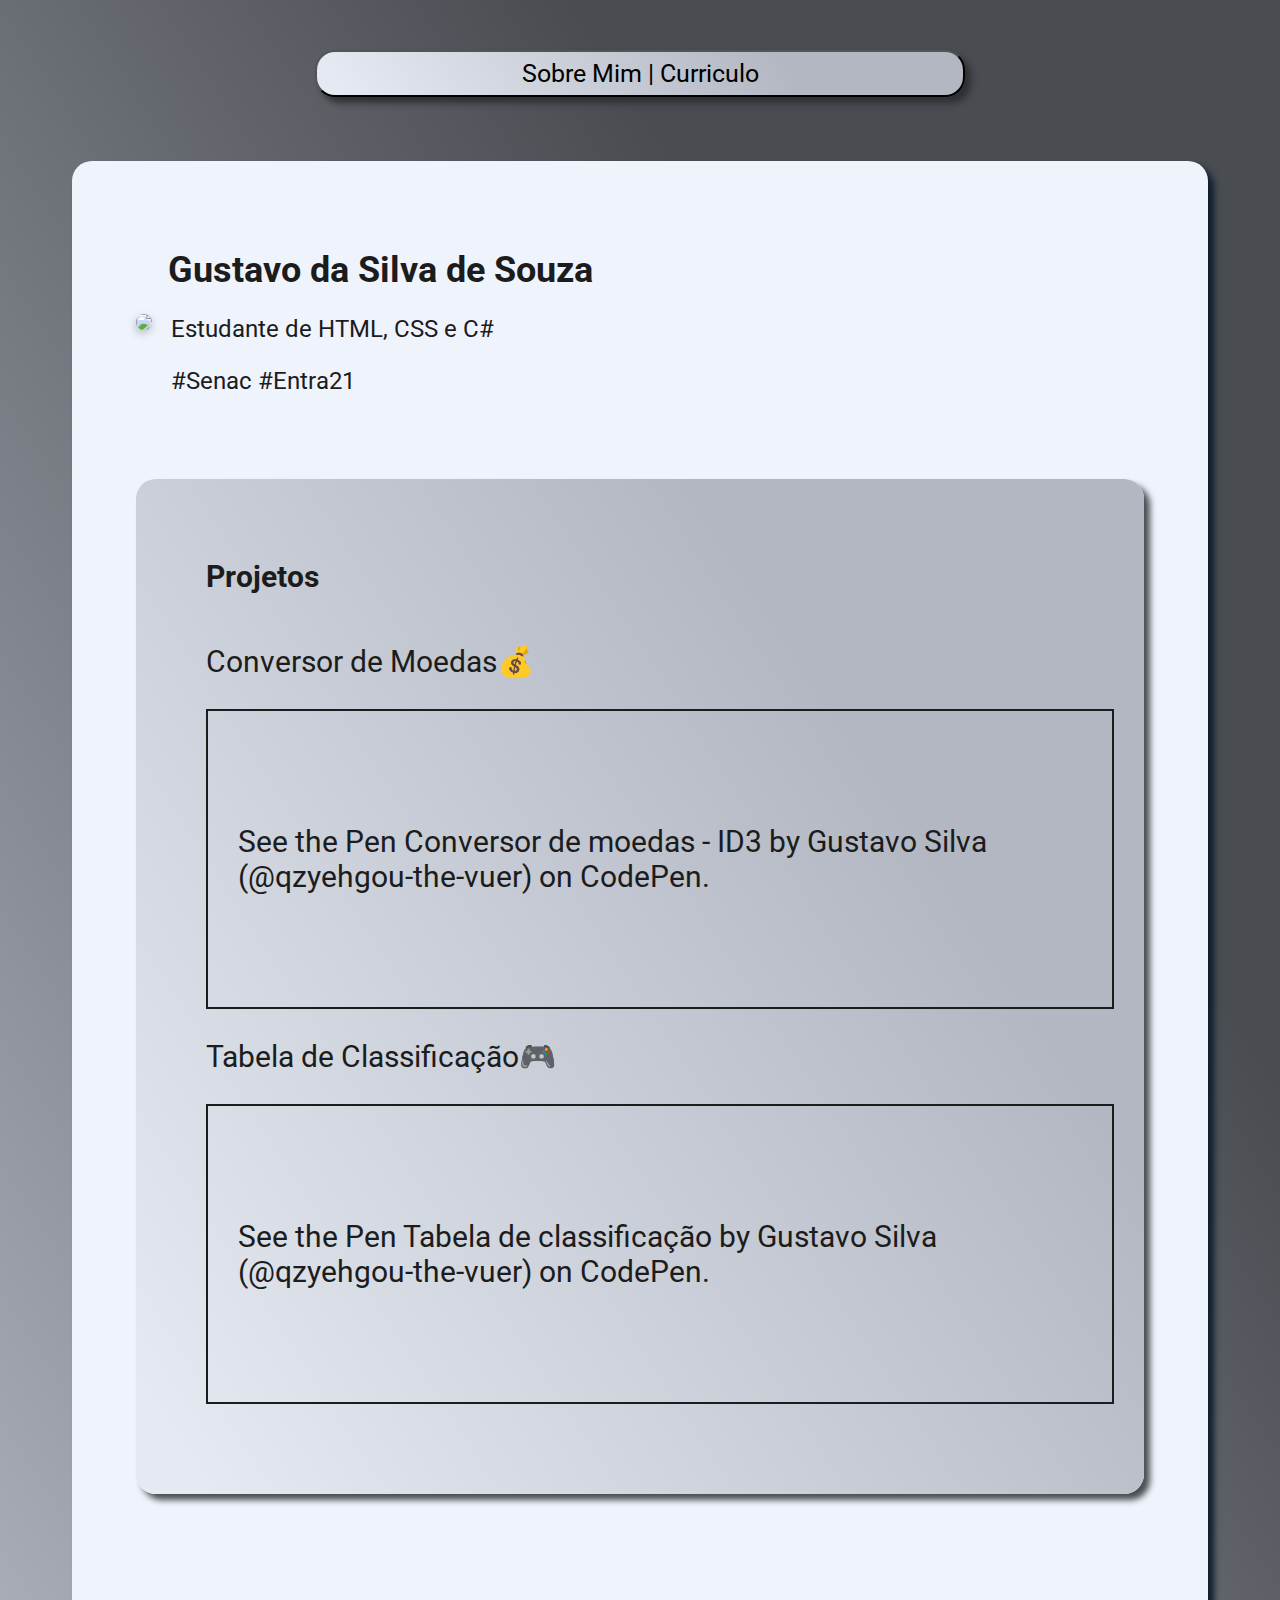
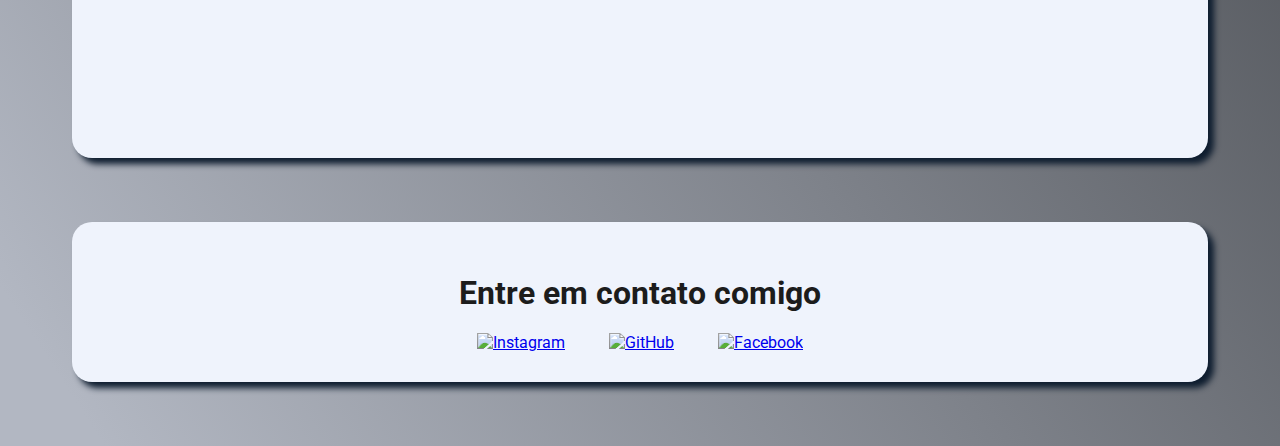
==== index.html @ c35a4632 "inicio do projeto" ====
<!DOCTYPE html>
<html lang="en">
<head>
    <meta charset="UTF-8">
    <meta http-equiv="X-UA-Compatible" content="IE=edge">
    <meta name="viewport" content="width=device-width, initial-scale=1.0">
    <title>Document</title>
    <link rel="stylesheet" href="/css/style.css">
</head>
<body>

<div class="containerNav">
    <nav class="nav">
        <a class="navA" href="sobreMim.html">Sobre Mim </a> |
        <a class="navA" href="index.html"> Curriculo</a> 
    </nav>    
</div>


  <div class="container">
  <header class="perfil">
  <img class="fotoPerfil" src="https://xesque.rocketseat.dev/users/avatar/profile-8c11fe24-db29-452b-8ee8-436ec8c1def0-1644887005265.jpg"/>
<div class="titulo">
  <h1>Gustavo da Silva de Souza</h1>
  <h3>Estudante de HTML, CSS e C#</h3>
  <h3>#Senac #Entra21</h3>
</div>
  </header>
    
  <main class="projetos">
    <ul class=titulo-projetos>Projetos<ul>
      <li>
        <p>Conversor de Moedas💰</p>
        <p class="codepen" data-height="300" data-default-tab="html,result" data-slug-hash="rNYgmPx" data-user="qzyehgou-the-vuer" style="height: 300px; box-sizing: border-box; display: flex; align-items: center; justify-content: center; border: 2px solid; margin: 1em 0; padding: 1em;">
  <span>See the Pen <a href="https://codepen.io/qzyehgou-the-vuer/pen/rNYgmPx">
  Conversor de moedas - ID3</a> by Gustavo Silva (<a href="https://codepen.io/qzyehgou-the-vuer">@qzyehgou-the-vuer</a>)
  on <a href="https://codepen.io">CodePen</a>.</span>
</p>
<script async src="https://cpwebassets.codepen.io/assets/embed/ei.js"></script>
        </li>
      <li>
        <p>Tabela de Classificação🎮</p>
        <p class="codepen" data-height="300" data-default-tab="html,result" data-slug-hash="mdpypNQ" data-user="qzyehgou-the-vuer" style="height: 300px; box-sizing: border-box; display: flex; align-items: center; justify-content: center; border: 2px solid; margin: 1em 0; padding: 1em;">
  <span>See the Pen <a href="https://codepen.io/qzyehgou-the-vuer/pen/mdpypNQ">
  Tabela de classificação</a> by Gustavo Silva (<a href="https://codepen.io/qzyehgou-the-vuer">@qzyehgou-the-vuer</a>)
  on <a href="https://codepen.io">CodePen</a>.</span>
</p>
<script async src="https://cpwebassets.codepen.io/assets/embed/ei.js"></script> 
        </li>
  </main>
  </div>

  <footer>
    <div class="redesSociais"><h1 class="98212">Entre em contato comigo</h1></div>
    <a class="imgRede" href="https://www.instagram.com/whoisgreaf/">
    <img src="https://cdn-icons-png.flaticon.com/512/87/87390.png" alt="Instagram"
    title="Instagram" 
    width="50px"></a> 
    <a class="imgRede" href="https://github.com/gusssouza">
    <img src="https://cdn-icons-png.flaticon.com/512/25/25231.png" alt="GitHub"
    title="GitHub"
    width="50px"></a>
    </a> <a class="imgRede" href="https://www.facebook.com/profile.php?id=100004181680624">
    <img src="https://cdn-icons-png.flaticon.com/512/20/20673.png" alt="Facebook"
    title="Facebook"
    width="50px"></a>

    </footer>
</body>
  
</body>
</html>
---- css/style.css ----
@import url('https://fonts.googleapis.com/css2?family=Roboto:wght@400;700&display=swap');

body {
background: linear-gradient(236.85deg, #494C51 27.26%, #B2B7C2 96.03%);
font-family: 'Roboto', sans-serif;
}


  .containerNav {
  display: flex;
  justify-content: center;
  margin-top: 50px;
}

  .nav {
  background: linear-gradient(236.85deg, #B2B7C2 27.26%, #E5E9F1   96.03%);
  text-align: center;
  font-size: 25px;
  padding: 7px;
  border: 2px outset black; 
  width: 50%;  
  border-radius: 20px; 
  box-shadow: 6px 6px 6px #2e3033;

}
  .navA {
  text-decoration: none;
  color: black;
}

 .container {
  background: #EFF3FC;
  color: #1C1C1C;
  margin: 64px;
  border-radius: 20px;
  box-shadow: 6px 6px 6px #0E1D2F;
  padding: 64px;
}

.perfil {
  display: flex;
  align-items: center;
}

.fotoPerfil {
  border-radius: 460px;
  max-height:160px;
  max-width:160px;
  filter: drop-shadow(0px 4px 4px rgba(0, 0, 0, 0.25));
}

.titulo {
  margin-left: 16px;
}

.titulo h1 {
  font-weight: 700;
  font-size: 36px;
  }

.titulo h3 {
  font-weight: 400;
  font-size: 24px;
  margin-left: 3px;
  }


.projetos {
background: linear-gradient(236.85deg, #B2B7C2 27.26%, #E5E9F1   96.03%);
font-family: 'Roboto', sans-serif;
display: flex;
flex-direction: column;
margin-top:60px;
margin-bottom:200px;
border-radius: 20px;
box-shadow: 6px 6px 6px #494C51;
padding:30px;
}

ul {
  margin-top: 50px;
  font-weight: 700;
  font-size: 30px;
}

li {
  list-style: none;
  font-weight: 400;
  margin-bottom:20px;
  color: #1C1C1C;
  margin-left: -40px;

  }

li a {
  color: #1C1C1C;
  text-decoration: none;
}

.redesSocais{
  display: flex;
  text-align: center;
  font-size: 300px;
  font-family: 'Roboto', sans-serif;

}

.imgRede{
  margin-left: 20px;
  margin-right: 20px;
}

footer {
  text-align: center;
  background: #EFF3FC;
  color: #1C1C1C;
  margin: 64px;
  border-radius: 20px;
  box-shadow: 6px 6px 6px #0E1D2F;
  padding: 30px;
}
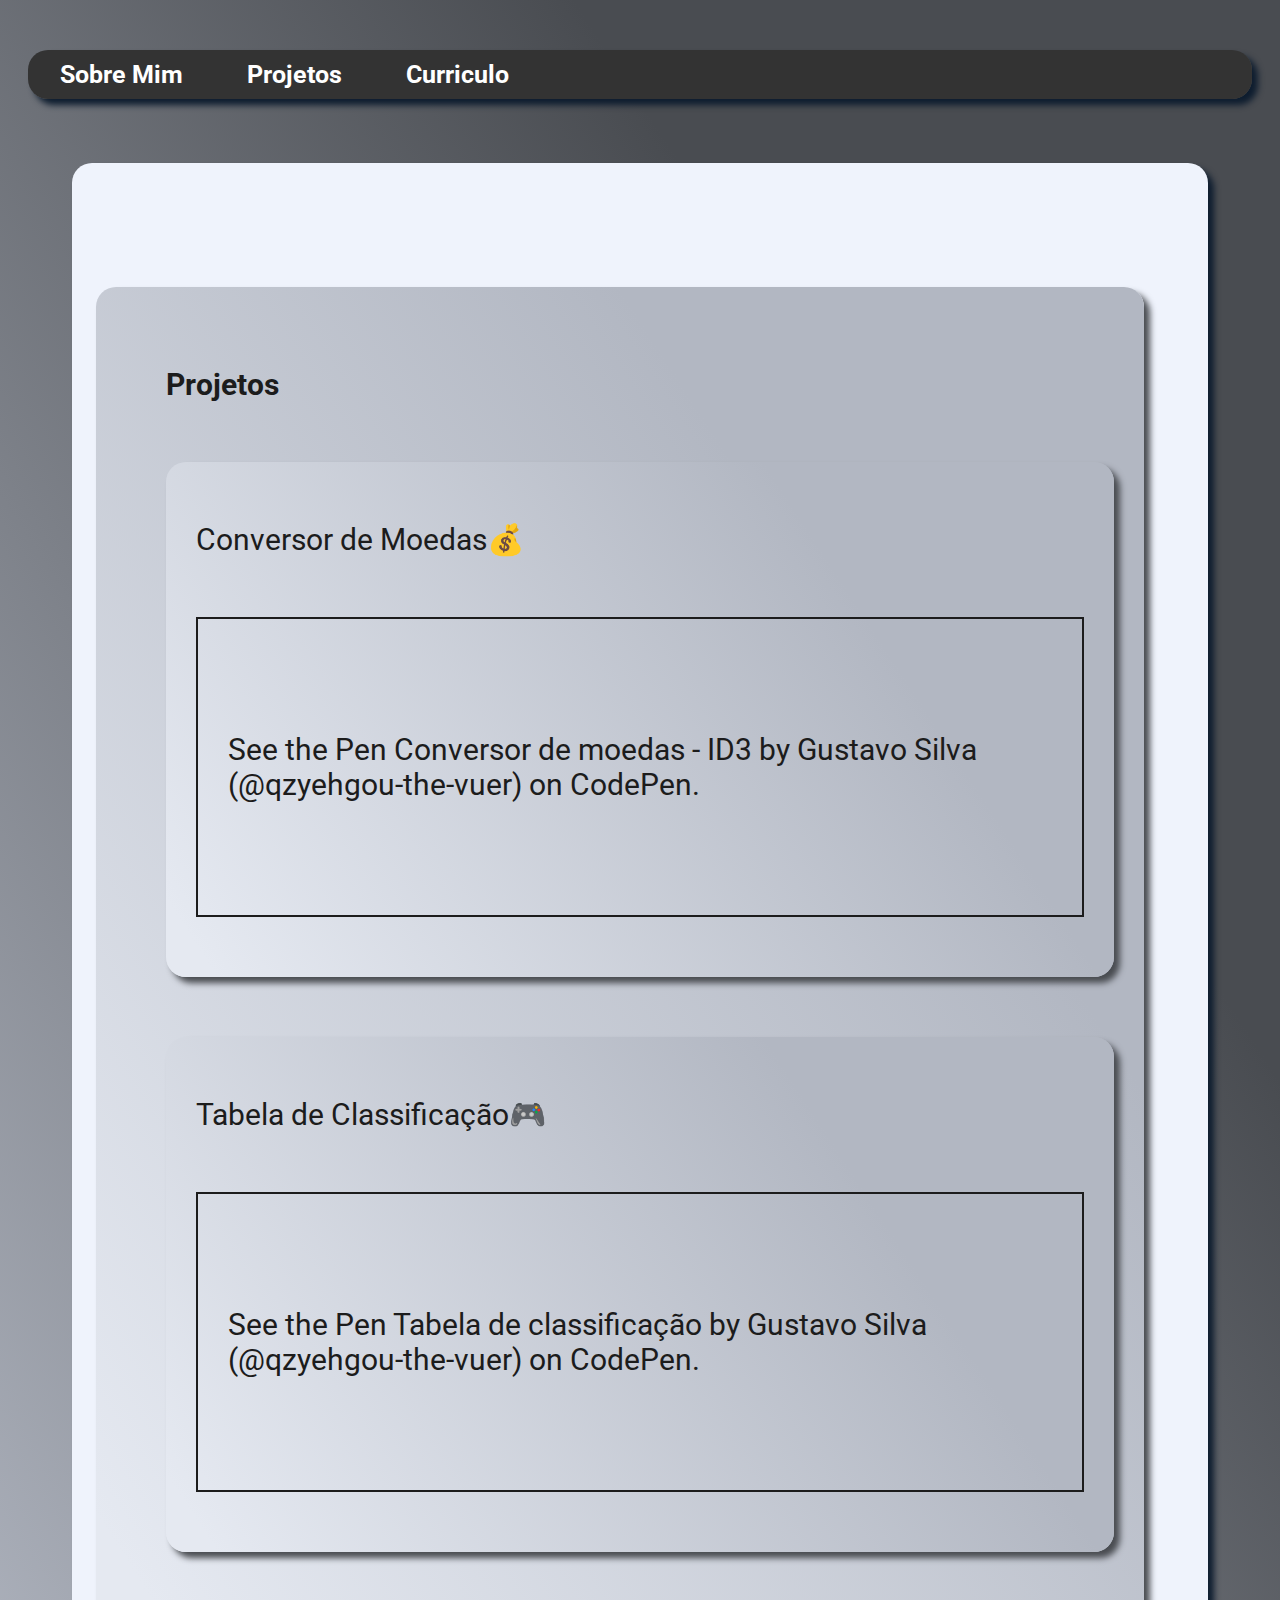
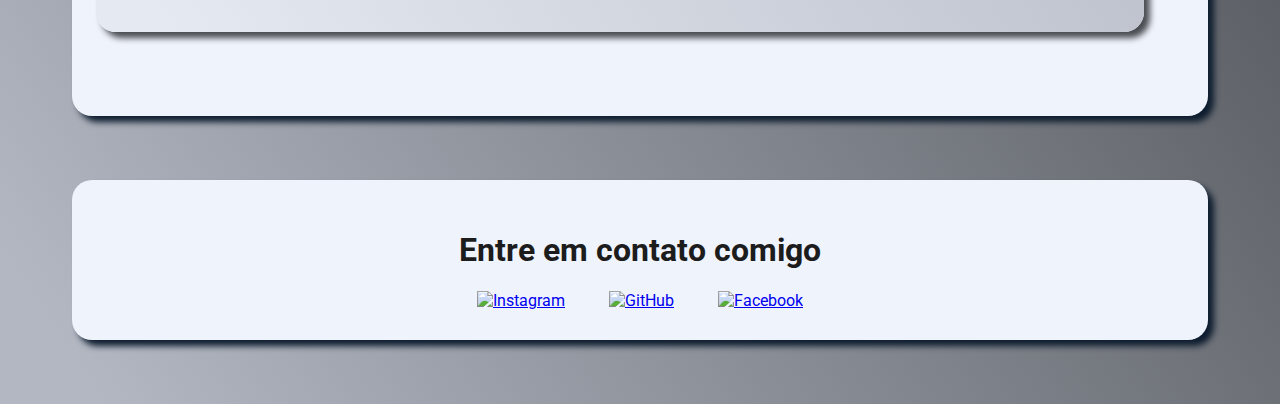
==== commit 09546ca6: "nav modificado" ====
--- a/index.html
+++ b/index.html
@@ -4,32 +4,24 @@
     <meta charset="UTF-8">
     <meta http-equiv="X-UA-Compatible" content="IE=edge">
     <meta name="viewport" content="width=device-width, initial-scale=1.0">
-    <title>Document</title>
+    <title>Projetos</title>
     <link rel="stylesheet" href="/css/style.css">
 </head>
 <body>
 
-<div class="containerNav">
-    <nav class="nav">
-        <a class="navA" href="sobreMim.html">Sobre Mim </a> |
-        <a class="navA" href="index.html"> Curriculo</a> 
-    </nav>    
+<div class=nav>
+<ul class="ul">
+    <li class="lista"><a class="navA" href="sobreMim.html">Sobre Mim</a></li>
+    <li class="lista"><a class="navA" href="index.html">Projetos</a></li>
+    <li class="lista"><a class="navA" href="Curriculo.html">Curriculo</a></li>
+</ul> 
 </div>
 
 
   <div class="container">
-  <header class="perfil">
-  <img class="fotoPerfil" src="https://xesque.rocketseat.dev/users/avatar/profile-8c11fe24-db29-452b-8ee8-436ec8c1def0-1644887005265.jpg"/>
-<div class="titulo">
-  <h1>Gustavo da Silva de Souza</h1>
-  <h3>Estudante de HTML, CSS e C#</h3>
-  <h3>#Senac #Entra21</h3>
-</div>
-  </header>
-    
   <main class="projetos">
     <ul class=titulo-projetos>Projetos<ul>
-      <li>
+      <li class=projetos>
         <p>Conversor de Moedas💰</p>
         <p class="codepen" data-height="300" data-default-tab="html,result" data-slug-hash="rNYgmPx" data-user="qzyehgou-the-vuer" style="height: 300px; box-sizing: border-box; display: flex; align-items: center; justify-content: center; border: 2px solid; margin: 1em 0; padding: 1em;">
   <span>See the Pen <a href="https://codepen.io/qzyehgou-the-vuer/pen/rNYgmPx">
@@ -38,7 +30,7 @@
 </p>
 <script async src="https://cpwebassets.codepen.io/assets/embed/ei.js"></script>
         </li>
-      <li>
+      <li  class=projetos>
         <p>Tabela de Classificação🎮</p>
         <p class="codepen" data-height="300" data-default-tab="html,result" data-slug-hash="mdpypNQ" data-user="qzyehgou-the-vuer" style="height: 300px; box-sizing: border-box; display: flex; align-items: center; justify-content: center; border: 2px solid; margin: 1em 0; padding: 1em;">
   <span>See the Pen <a href="https://codepen.io/qzyehgou-the-vuer/pen/mdpypNQ">
--- a/css/style.css
+++ b/css/style.css
@@ -12,7 +12,7 @@
   margin-top: 50px;
 }
 
-  .nav {
+ /* .nav {
   background: linear-gradient(236.85deg, #B2B7C2 27.26%, #E5E9F1   96.03%);
   text-align: center;
   font-size: 25px;
@@ -27,7 +27,7 @@
   text-decoration: none;
   color: black;
 }
-
+    */
  .container {
   background: #EFF3FC;
   color: #1C1C1C;
@@ -83,7 +83,7 @@
   font-size: 30px;
 }
 
-li {
+.projetos {
   list-style: none;
   font-weight: 400;
   margin-bottom:20px;
@@ -118,4 +118,40 @@
   border-radius: 20px;
   box-shadow: 6px 6px 6px #0E1D2F;
   padding: 30px;
+}
+
+.nav {
+  margin-top: 50px;
+  margin-left: 20px;
+  margin-right: 20px;
+  border-radius: 20px;
+  box-shadow: 6px 6px 6px #0E1D2F;
+}
+
+
+.ul {
+  list-style-type: none;
+  margin: 0;
+  padding: 0;
+  overflow: hidden;
+  background-color: #333;
+  border-radius: 20px;
+
+}
+
+.lista {
+  float: left;
+}
+
+.lista, .navA {
+  display: block;
+  color: white;
+  text-align: center;
+  padding: 5px 16px;
+  text-decoration: none;
+  font-size: 25px;
+}
+
+.lista:hover, .navA:hover {
+  background-color: #111;
 }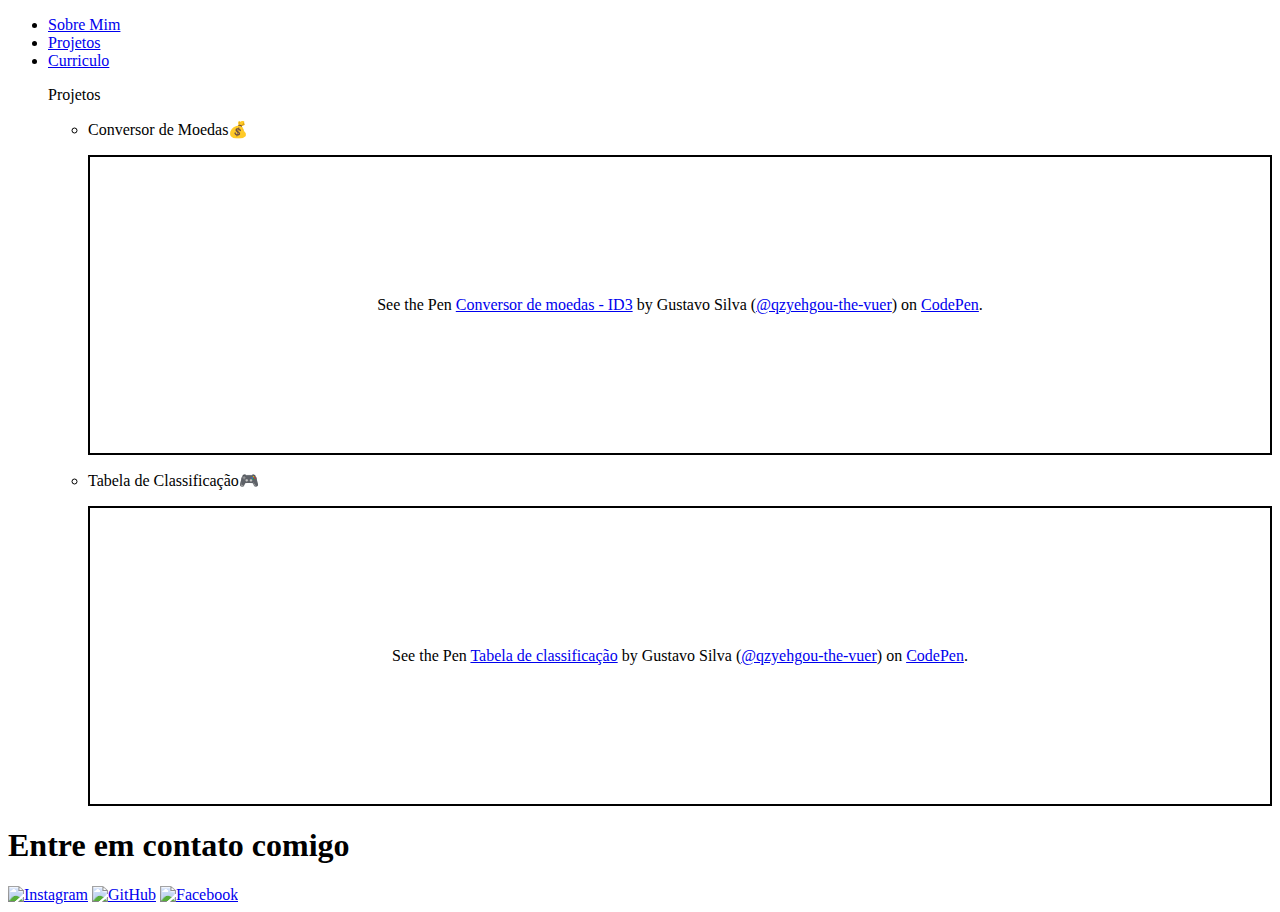
==== commit 1442a2d2: "atualizacoes nav e titulos" ====
--- a/index.html
+++ b/index.html
@@ -4,24 +4,24 @@
     <meta charset="UTF-8">
     <meta http-equiv="X-UA-Compatible" content="IE=edge">
     <meta name="viewport" content="width=device-width, initial-scale=1.0">
-    <title>Projetos</title>
-    <link rel="stylesheet" href="/css/style.css">
+    <title>Document</title>
+    <link rel="stylesheet" href="/projeto/css/style.css">
 </head>
 <body>
 
-<div class=nav>
-<ul class="ul">
-    <li class="lista"><a class="navA" href="sobreMim.html">Sobre Mim</a></li>
-    <li class="lista"><a class="navA" href="index.html">Projetos</a></li>
-    <li class="lista"><a class="navA" href="Curriculo.html">Curriculo</a></li>
-</ul> 
-</div>
+  <div class=nav>
+    <ul class="ul">
+        <li class="lista"><a class="navA" href="sobreMim.html">Sobre Mim</a></li>
+        <li class="lista"><a class="navA" href="index.html">Projetos</a></li>
+        <li class="lista"><a class="navA" href="Curriculo.html">Curriculo</a></li>
+    </ul> 
+    </div>
 
 
   <div class="container">
   <main class="projetos">
     <ul class=titulo-projetos>Projetos<ul>
-      <li class=projetos>
+      <li class="liProjetos">
         <p>Conversor de Moedas💰</p>
         <p class="codepen" data-height="300" data-default-tab="html,result" data-slug-hash="rNYgmPx" data-user="qzyehgou-the-vuer" style="height: 300px; box-sizing: border-box; display: flex; align-items: center; justify-content: center; border: 2px solid; margin: 1em 0; padding: 1em;">
   <span>See the Pen <a href="https://codepen.io/qzyehgou-the-vuer/pen/rNYgmPx">
@@ -30,7 +30,7 @@
 </p>
 <script async src="https://cpwebassets.codepen.io/assets/embed/ei.js"></script>
         </li>
-      <li  class=projetos>
+      <li class="liProjetos">
         <p>Tabela de Classificação🎮</p>
         <p class="codepen" data-height="300" data-default-tab="html,result" data-slug-hash="mdpypNQ" data-user="qzyehgou-the-vuer" style="height: 300px; box-sizing: border-box; display: flex; align-items: center; justify-content: center; border: 2px solid; margin: 1em 0; padding: 1em;">
   <span>See the Pen <a href="https://codepen.io/qzyehgou-the-vuer/pen/mdpypNQ">
@@ -59,6 +59,4 @@
 
     </footer>
 </body>
-  
-</body>
 </html>
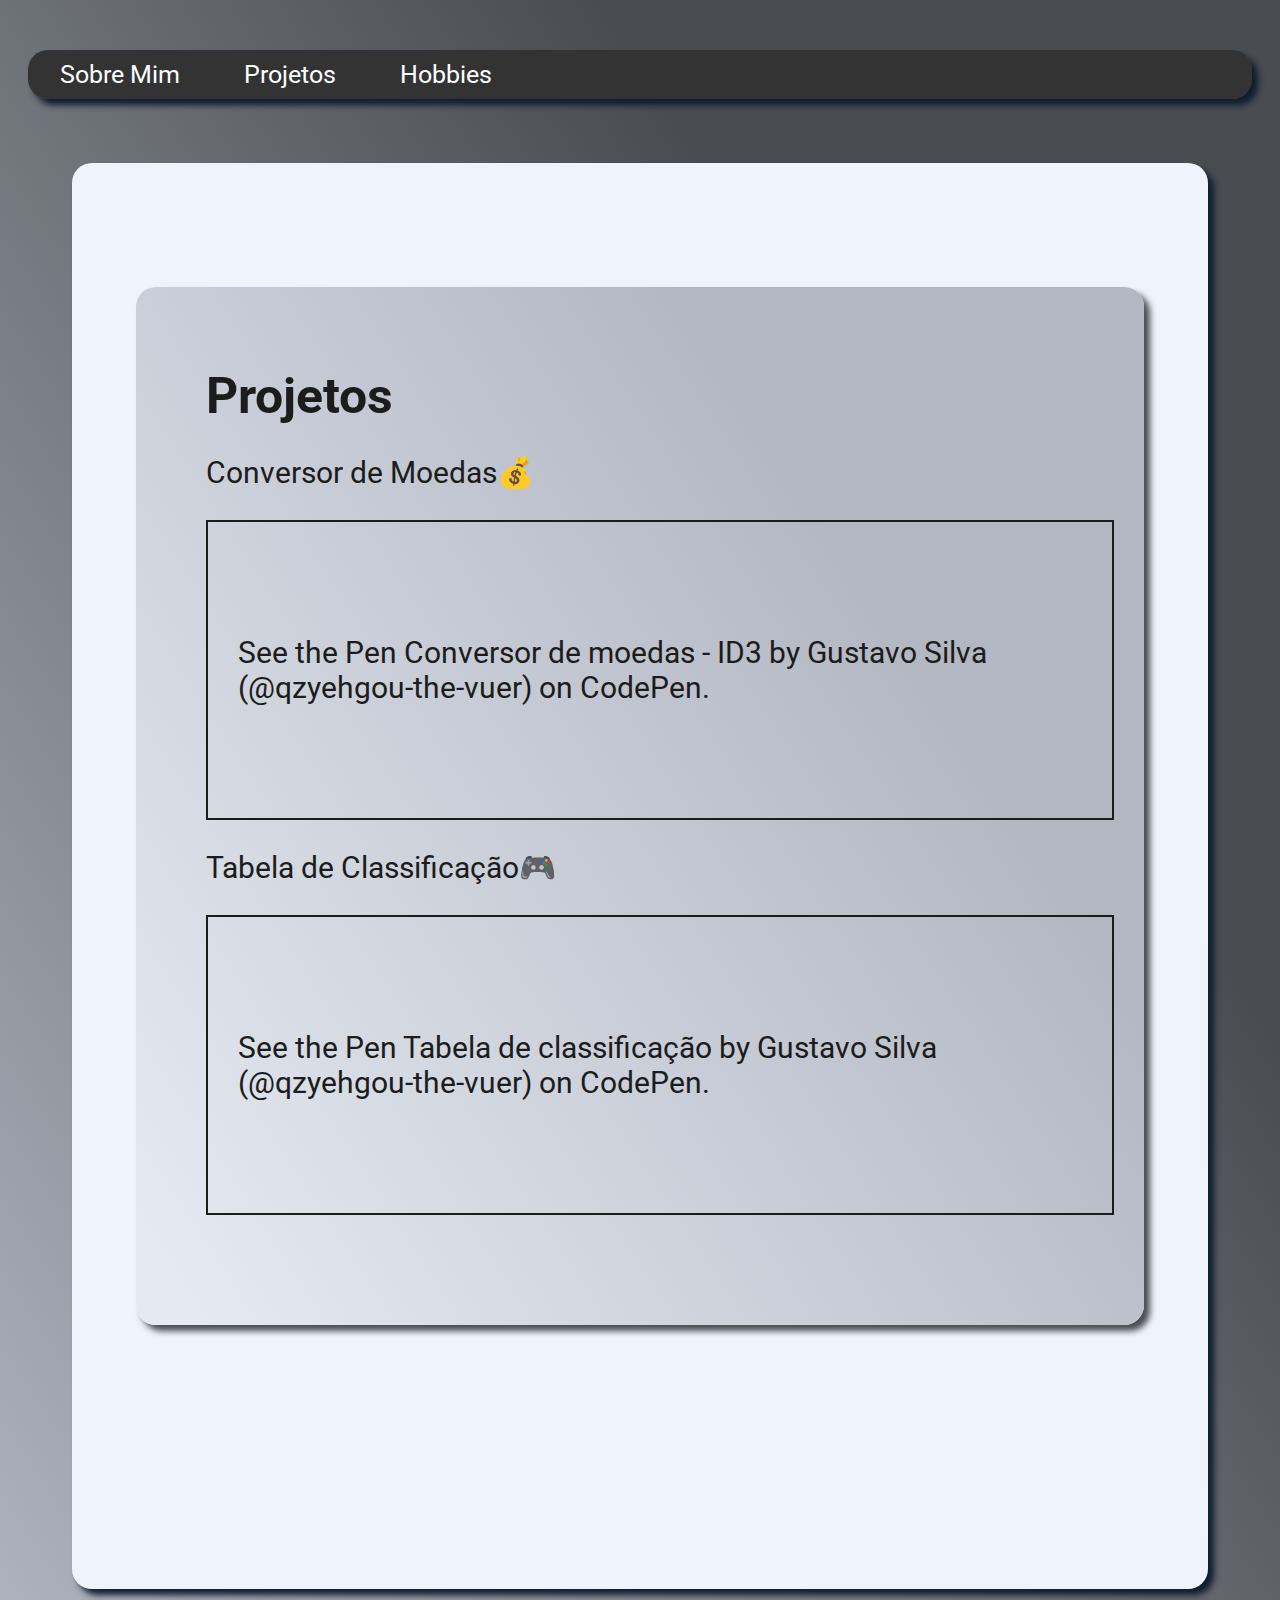
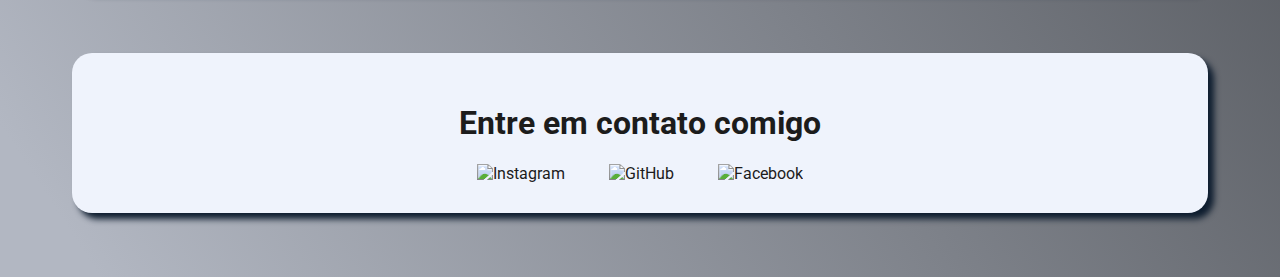
==== commit ba6a2845: "hobbies" ====
--- a/index.html
+++ b/index.html
@@ -5,7 +5,7 @@
     <meta http-equiv="X-UA-Compatible" content="IE=edge">
     <meta name="viewport" content="width=device-width, initial-scale=1.0">
     <title>Document</title>
-    <link rel="stylesheet" href="/projeto/css/style.css">
+    <link rel="stylesheet" href="/css/style.css">
 </head>
 <body>
 
@@ -13,7 +13,7 @@
     <ul class="ul">
         <li class="lista"><a class="navA" href="sobreMim.html">Sobre Mim</a></li>
         <li class="lista"><a class="navA" href="index.html">Projetos</a></li>
-        <li class="lista"><a class="navA" href="Curriculo.html">Curriculo</a></li>
+        <li class="lista"><a class="navA" href="hobbies.html">Hobbies</a></li>
     </ul> 
     </div>
 
--- a/css/style.css
+++ b/css/style.css
@@ -0,0 +1,231 @@
+@import url('https://fonts.googleapis.com/css2?family=Roboto:wght@400;700&display=swap');
+
+body {
+background: linear-gradient(236.85deg, #494C51 27.26%, #B2B7C2 96.03%);
+font-family: 'Roboto', sans-serif;
+}
+
+
+ .container {
+  background: #EFF3FC;
+  color: #1C1C1C;
+  margin: 64px;
+  border-radius: 20px;
+  box-shadow: 6px 6px 6px #0E1D2F;
+  padding: 64px;
+}
+
+.perfil {
+  display: flex;
+  align-items: center;
+}
+
+.fotoPerfil {
+  border-radius: 460px;
+  max-height:160px;
+  max-width:160px;
+  filter: drop-shadow(0px 4px 4px rgba(0, 0, 0, 0.25));
+}
+
+.titulo {
+  margin-left: 16px;
+}
+
+.titulo h1 {
+  font-weight: 700;
+  font-size: 36px;
+  }
+
+.titulo h3 {
+  font-weight: 400;
+  font-size: 24px;
+  margin-left: 3px;
+  }
+
+
+.projetos {
+background: linear-gradient(236.85deg, #B2B7C2 27.26%, #E5E9F1   96.03%);
+font-family: 'Roboto', sans-serif;
+display: flex;
+flex-direction: column;
+margin-top:60px;
+margin-bottom:200px;
+border-radius: 20px;
+box-shadow: 6px 6px 6px #494C51;
+padding:30px;
+}
+
+.titulo-projetos {
+  margin-top: 50px;
+  font-weight: 700;
+  font-size: 50px;
+
+}
+
+ .liProjetos {
+  list-style: none;
+  font-weight: 400;
+  margin-bottom:20px;
+  color: #1C1C1C;
+  margin-left: -40px;
+  font-size: 30px
+
+  }
+
+.liProjetos, a {
+  color: #1C1C1C;
+  text-decoration: none;
+}
+
+.redesSocais{
+  display: flex;
+  text-align: center;
+  font-size: 300px;
+  font-family: 'Roboto', sans-serif;
+
+}
+
+.imgRede{
+  margin-left: 20px;
+  margin-right: 20px;
+}
+
+footer {
+  text-align: center;
+  background: #EFF3FC;
+  color: #1C1C1C;
+  margin: 64px;
+  border-radius: 20px;
+  box-shadow: 6px 6px 6px #0E1D2F;
+  padding: 30px;
+}
+
+.containerCurriculo{
+  background: linear-gradient(236.85deg, #B2B7C2 27.26%, #E5E9F1   96.03%);
+  border-radius: 20px;
+  padding: 50px;
+  margin: 64px;
+
+
+}
+.containerInformacoes{
+  border-radius: 20px;
+  padding: 50px;
+  margin:50px;
+  text-align: center;
+}
+
+.pCurriculo{
+  font-size: 30px;
+  font-family: Arial, Helvetica, sans-serif;
+}
+
+
+
+.nav {
+  margin-top: 50px;
+  margin-left: 20px;
+  margin-right: 20px;
+  border-radius: 20px;
+  box-shadow: 6px 6px 6px #0E1D2F;
+}
+
+
+.ul {
+  list-style-type: none;
+  margin: 0;
+  padding: 0;
+  overflow: hidden;
+  background-color: #333;
+  border-radius: 20px;
+}
+
+.lista {
+  float: left;
+}
+
+.lista, .navA {
+  display: block;
+  color: white;
+  text-align: center;
+  padding: 5px 16px;
+  text-decoration: none;
+  font-size: 25px;
+}
+
+.lista:hover, .navA:hover {
+  background-color: #111;
+} 
+
+
+
+.imgJogos {
+margin-left: 200px;
+width: 700px;
+margin-bottom: 25px;
+box-shadow: 6px 6px 6px #0E1D2F;
+
+}
+
+
+.mainJogos{
+
+  background: linear-gradient(236.85deg, #B2B7C2 27.26%, #E5E9F1   96.03%);
+  font-family: 'Roboto', sans-serif;
+  display: flex;
+  flex-direction: column;
+  margin-top:60px;
+  margin-bottom:200px;
+  border-radius: 20px;
+  box-shadow: 6px 6px 6px #494C51;
+  padding:30px;
+}
+
+.liJogos{
+  margin-top: 50px;
+  list-style: none;
+  font-weight: 400;
+  margin-bottom:20px;
+  color: #1C1C1C;
+  margin-left: -40px;
+  font-size: 15px
+}
+
+.spanJogos {
+  display: flex;
+  margin-top: 60px;
+}
+
+
+.r6 {
+  margin-left: 20px;
+  text-shadow: 6px 3px 5px #494c51b6;
+  padding: 5px;
+}
+
+.textoJogos {
+font-size: 20px;
+width: 500px;
+height: 330px;
+padding-top: 60px;
+padding-left: 30px;
+
+}
+
+.tituloJogos {
+  margin-left: 200px;
+}
+
+
+.headerJogos {
+  background: linear-gradient(236.85deg, #B2B7C2 27.26%, #E5E9F1   96.03%);
+  border-radius: 20px;
+  padding: 10px;
+  box-shadow: 6px 6px 6px #0e1d2fa4;
+}
+
+.tituloJogosFavoritos{
+padding-top: 50px;
+font-size: 40px;
+margin-left: 35%;
+}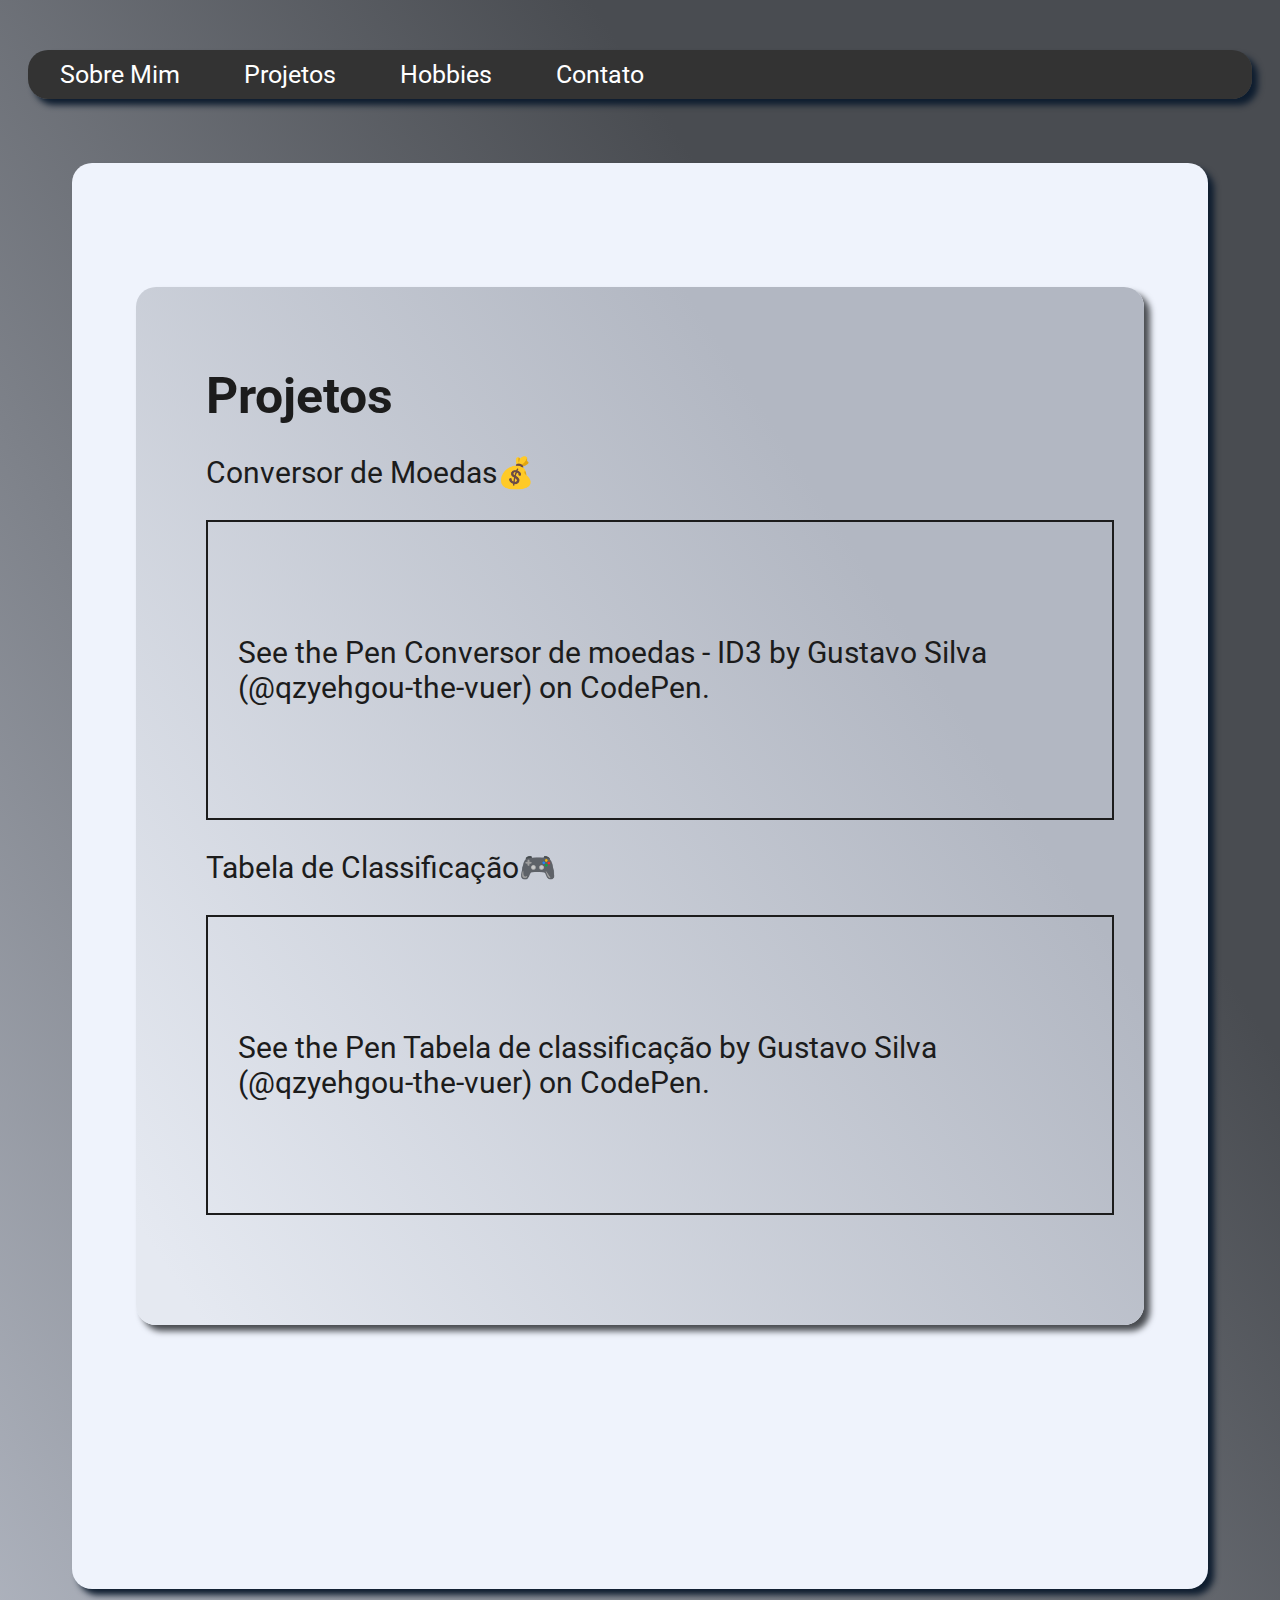
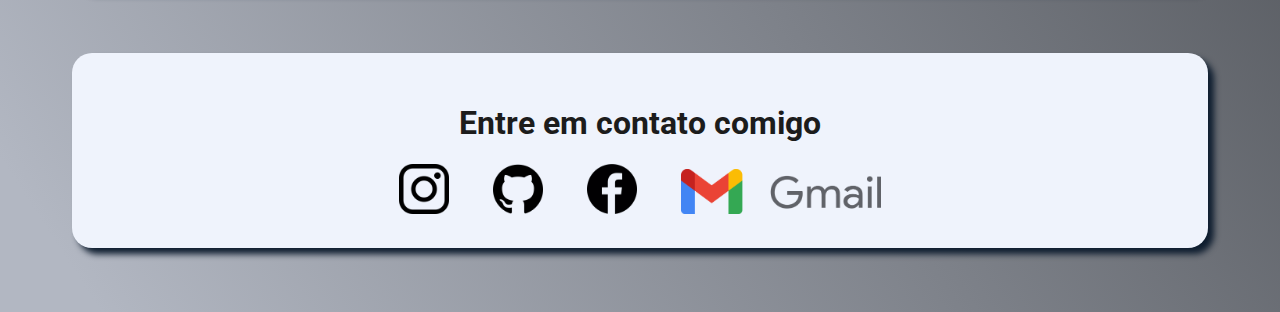
==== commit 78781df8: "projeto finalizado" ====
--- a/index.html
+++ b/index.html
@@ -4,7 +4,7 @@
     <meta charset="UTF-8">
     <meta http-equiv="X-UA-Compatible" content="IE=edge">
     <meta name="viewport" content="width=device-width, initial-scale=1.0">
-    <title>Document</title>
+    <title>Sobre Mim</title>
     <link rel="stylesheet" href="/css/style.css">
 </head>
 <body>
@@ -14,9 +14,9 @@
         <li class="lista"><a class="navA" href="sobreMim.html">Sobre Mim</a></li>
         <li class="lista"><a class="navA" href="index.html">Projetos</a></li>
         <li class="lista"><a class="navA" href="hobbies.html">Hobbies</a></li>
+        <li class="lista" ><a class="navA" id="contato" onclick="teste()">Contato</a></li>
     </ul> 
     </div>
-
 
   <div class="container">
   <main class="projetos">
@@ -24,39 +24,50 @@
       <li class="liProjetos">
         <p>Conversor de Moedas💰</p>
         <p class="codepen" data-height="300" data-default-tab="html,result" data-slug-hash="rNYgmPx" data-user="qzyehgou-the-vuer" style="height: 300px; box-sizing: border-box; display: flex; align-items: center; justify-content: center; border: 2px solid; margin: 1em 0; padding: 1em;">
-  <span>See the Pen <a href="https://codepen.io/qzyehgou-the-vuer/pen/rNYgmPx">
-  Conversor de moedas - ID3</a> by Gustavo Silva (<a href="https://codepen.io/qzyehgou-the-vuer">@qzyehgou-the-vuer</a>)
-  on <a href="https://codepen.io">CodePen</a>.</span>
-</p>
-<script async src="https://cpwebassets.codepen.io/assets/embed/ei.js"></script>
+          <span>See the Pen <a href="https://codepen.io/qzyehgou-the-vuer/pen/rNYgmPx">
+          Conversor de moedas - ID3</a> by Gustavo Silva (<a href="https://codepen.io/qzyehgou-the-vuer">@qzyehgou-the-vuer</a>)
+          on <a href="https://codepen.io">CodePen</a>.</span>
+        </p>
+        <script async src="https://cpwebassets.codepen.io/assets/embed/ei.js"></script>
         </li>
       <li class="liProjetos">
         <p>Tabela de Classificação🎮</p>
         <p class="codepen" data-height="300" data-default-tab="html,result" data-slug-hash="mdpypNQ" data-user="qzyehgou-the-vuer" style="height: 300px; box-sizing: border-box; display: flex; align-items: center; justify-content: center; border: 2px solid; margin: 1em 0; padding: 1em;">
-  <span>See the Pen <a href="https://codepen.io/qzyehgou-the-vuer/pen/mdpypNQ">
-  Tabela de classificação</a> by Gustavo Silva (<a href="https://codepen.io/qzyehgou-the-vuer">@qzyehgou-the-vuer</a>)
-  on <a href="https://codepen.io">CodePen</a>.</span>
-</p>
-<script async src="https://cpwebassets.codepen.io/assets/embed/ei.js"></script> 
-        </li>
+          <span>See the Pen <a href="https://codepen.io/qzyehgou-the-vuer/pen/mdpypNQ">
+          Tabela de classificação</a> by Gustavo Silva (<a href="https://codepen.io/qzyehgou-the-vuer">@qzyehgou-the-vuer</a>)
+          on <a href="https://codepen.io">CodePen</a>.</span>
+        </p>
+        <script async src="https://cpwebassets.codepen.io/assets/embed/ei.js"></script>
   </main>
   </div>
 
   <footer>
-    <div class="redesSociais"><h1 class="98212">Entre em contato comigo</h1></div>
-    <a class="imgRede" href="https://www.instagram.com/whoisgreaf/">
-    <img src="https://cdn-icons-png.flaticon.com/512/87/87390.png" alt="Instagram"
-    title="Instagram" 
-    width="50px"></a> 
-    <a class="imgRede" href="https://github.com/gusssouza">
-    <img src="https://cdn-icons-png.flaticon.com/512/25/25231.png" alt="GitHub"
-    title="GitHub"
-    width="50px"></a>
-    </a> <a class="imgRede" href="https://www.facebook.com/profile.php?id=100004181680624">
-    <img src="https://cdn-icons-png.flaticon.com/512/20/20673.png" alt="Facebook"
-    title="Facebook"
-    width="50px"></a>
+      <div class="redesSociais"><h1 class="98212">Entre em contato comigo</h1></div>
+      <a class="imgRede" href="https://www.instagram.com/whoisgreaf/">
+      <img src="/imagens/instagram.png" alt="Instagram"
+      title="Instagram" 
+      width="50px"></a> 
+      <a class="imgRede" href="https://github.com/gusssouza">
+      <img src="/imagens/github.png" alt="GitHub"
+      title="GitHub"
+      width="50px"></a>
+      </a> <a class="imgRede" href="https://www.facebook.com/profile.php?id=100004181680624">
+      <img src="/imagens/facebook.png" alt="Facebook"
+      title="Facebook"
+      width="50px"></a>
+      <a class="imgRede" href="mailto:gusssouza23@gmail.com">
+      <img src="/imagens/gmail.png" alt="Gmail"
+      title="Gmail"
+      width="200px"
+      height="45px"></a>
+</footer>
 
-    </footer>
+<script>
+  let contato = document.getElementById("contato")
+  contato.addEventListener("click", function() {
+  window.scrollBy(0, 4000)
+})
+</script>
+
 </body>
 </html>
--- a/css/style.css
+++ b/css/style.css
@@ -100,28 +100,6 @@
   padding: 30px;
 }
 
-.containerCurriculo{
-  background: linear-gradient(236.85deg, #B2B7C2 27.26%, #E5E9F1   96.03%);
-  border-radius: 20px;
-  padding: 50px;
-  margin: 64px;
-
-
-}
-.containerInformacoes{
-  border-radius: 20px;
-  padding: 50px;
-  margin:50px;
-  text-align: center;
-}
-
-.pCurriculo{
-  font-size: 30px;
-  font-family: Arial, Helvetica, sans-serif;
-}
-
-
-
 .nav {
   margin-top: 50px;
   margin-left: 20px;
@@ -133,11 +111,13 @@
 
 .ul {
   list-style-type: none;
-  margin: 0;
-  padding: 0;
+  margin: 0px;
+  padding: 0px;
   overflow: hidden;
   background-color: #333;
   border-radius: 20px;
+  margin-left: 0px;
+
 }
 
 .lista {
@@ -158,9 +138,8 @@
 } 
 
 
-
 .imgJogos {
-margin-left: 200px;
+margin-left: 120px;
 width: 700px;
 margin-bottom: 25px;
 box-shadow: 6px 6px 6px #0E1D2F;
@@ -180,6 +159,51 @@
   box-shadow: 6px 6px 6px #494C51;
   padding:30px;
 }
+
+
+
+@media screen and (max-width: 1000px){
+  .imgJogos {
+    height: 290px;
+    width: 500px;
+    box-shadow: 6px 6px 6px #0E1D2F;
+    margin-left: 35px;
+    }
+
+    .spanJogos {
+      display: flex;
+      flex-direction: column;
+      margin-top: 60px;
+      align-items: center;
+      text-align: center;
+    }
+    
+
+
+    .r6 {
+      margin-top: 0;
+      font-size: 25px;
+      margin-left: 0;
+      text-shadow: none;
+    }
+    
+    .textoJogos {
+      font-size: 20px;
+      width: 100px;
+      height: 100px;
+      padding-top: 0px;
+      padding-left: 0px;
+      
+      }
+
+      .tituloJogos {
+        margin: 0px;
+        text-align: center;
+      } 
+
+
+      
+  }
 
 .liJogos{
   margin-top: 50px;
@@ -198,7 +222,7 @@
 
 
 .r6 {
-  margin-left: 20px;
+  margin-right: 20px;
   text-shadow: 6px 3px 5px #494c51b6;
   padding: 5px;
 }
@@ -206,26 +230,52 @@
 .textoJogos {
 font-size: 20px;
 width: 500px;
-height: 330px;
+height: 250px;
 padding-top: 60px;
 padding-left: 30px;
 
 }
 
-.tituloJogos {
-  margin-left: 200px;
-}
-
-
-.headerJogos {
+
+
+.headerJogos, .containerJogos {
   background: linear-gradient(236.85deg, #B2B7C2 27.26%, #E5E9F1   96.03%);
   border-radius: 20px;
   padding: 10px;
   box-shadow: 6px 6px 6px #0e1d2fa4;
+}
+
+
+
+.containerJogos{
+  margin-bottom: 50px;
+  margin-top: 20px;
 }
 
 .tituloJogosFavoritos{
 padding-top: 50px;
 font-size: 40px;
-margin-left: 35%;
+margin-bottom: 60px;
+}
+
+.pHeaderJogos, .tituloJogosHeader {
+padding-left: 10px;
+padding-right: 10px;
+}
+
+.pHeaderJogos{
+  font-size: 25px;
+}
+
+.teste {
+  text-align: center;
+}
+
+.breveTexto{
+  font-size: 30px;
+  background: linear-gradient(236.85deg, #B2B7C2 27.26%, #E5E9F1   96.03%);
+  border-radius: 20px;
+  padding: 20px;
+  margin-top: 40px;
+
 }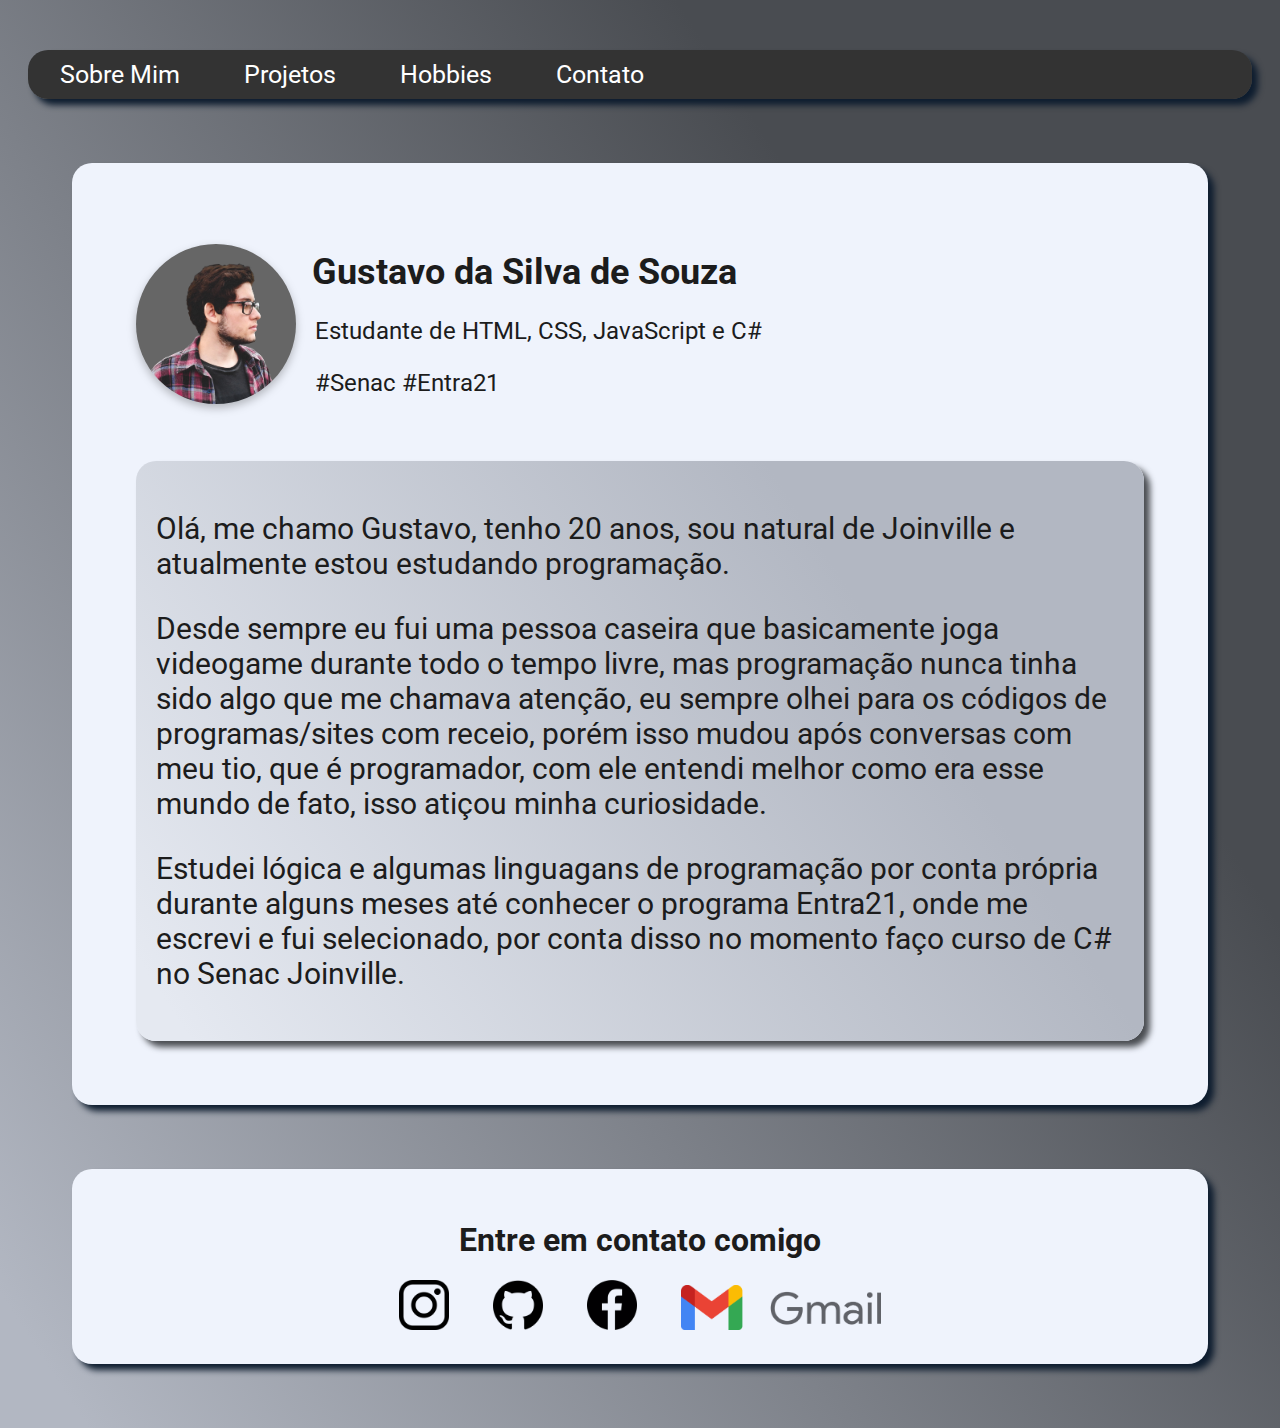
==== commit 2f2105c9: "revisado" ====
--- a/index.html
+++ b/index.html
@@ -8,59 +8,63 @@
     <link rel="stylesheet" href="/css/style.css">
 </head>
 <body>
-
+    
   <div class=nav>
     <ul class="ul">
-        <li class="lista"><a class="navA" href="sobreMim.html">Sobre Mim</a></li>
-        <li class="lista"><a class="navA" href="index.html">Projetos</a></li>
+        <li class="lista"><a class="navA" href="index.html">Sobre Mim</a></li>
+        <li class="lista"><a class="navA" href="projetos.html">Projetos</a></li>
         <li class="lista"><a class="navA" href="hobbies.html">Hobbies</a></li>
         <li class="lista" ><a class="navA" id="contato" onclick="teste()">Contato</a></li>
     </ul> 
     </div>
+    
+    
+      <div class="container">
+      <header class="perfil">
+      <img class="fotoPerfil" src="/imagens/perfil.png"/>
+    <div class="titulo">
+      <h1>Gustavo da Silva de Souza</h1>
+      <h3>Estudante de HTML, CSS, JavaScript e C#</h3>
+      <h3>#Senac #Entra21</h3>
+    </div>
+    </header>
 
-  <div class="container">
-  <main class="projetos">
-    <ul class=titulo-projetos>Projetos<ul>
-      <li class="liProjetos">
-        <p>Conversor de Moedas💰</p>
-        <p class="codepen" data-height="300" data-default-tab="html,result" data-slug-hash="rNYgmPx" data-user="qzyehgou-the-vuer" style="height: 300px; box-sizing: border-box; display: flex; align-items: center; justify-content: center; border: 2px solid; margin: 1em 0; padding: 1em;">
-          <span>See the Pen <a href="https://codepen.io/qzyehgou-the-vuer/pen/rNYgmPx">
-          Conversor de moedas - ID3</a> by Gustavo Silva (<a href="https://codepen.io/qzyehgou-the-vuer">@qzyehgou-the-vuer</a>)
-          on <a href="https://codepen.io">CodePen</a>.</span>
-        </p>
-        <script async src="https://cpwebassets.codepen.io/assets/embed/ei.js"></script>
-        </li>
-      <li class="liProjetos">
-        <p>Tabela de Classificação🎮</p>
-        <p class="codepen" data-height="300" data-default-tab="html,result" data-slug-hash="mdpypNQ" data-user="qzyehgou-the-vuer" style="height: 300px; box-sizing: border-box; display: flex; align-items: center; justify-content: center; border: 2px solid; margin: 1em 0; padding: 1em;">
-          <span>See the Pen <a href="https://codepen.io/qzyehgou-the-vuer/pen/mdpypNQ">
-          Tabela de classificação</a> by Gustavo Silva (<a href="https://codepen.io/qzyehgou-the-vuer">@qzyehgou-the-vuer</a>)
-          on <a href="https://codepen.io">CodePen</a>.</span>
-        </p>
-        <script async src="https://cpwebassets.codepen.io/assets/embed/ei.js"></script>
-  </main>
-  </div>
+    <div class="breveTexto">
+      
+      <p>Olá, me chamo Gustavo, tenho 20 anos, sou natural de Joinville e atualmente estou estudando programação.</p>
+      <p>Desde sempre eu fui uma pessoa caseira que basicamente joga videogame durante todo o tempo livre, mas programação
+         nunca tinha sido algo que me chamava atenção, eu sempre olhei para os códigos de programas/sites com receio, porém isso mudou 
+         após conversas com meu tio, que é programador, com ele entendi melhor como era esse mundo de fato, isso atiçou minha curiosidade. </p>
+      <p>Estudei lógica e algumas linguagans de programação por conta própria durante alguns meses até conhecer o programa Entra21, onde me 
+         escrevi e fui selecionado, por conta disso no momento faço curso de C# no Senac Joinville.</p>
 
-  <footer>
-      <div class="redesSociais"><h1 class="98212">Entre em contato comigo</h1></div>
-      <a class="imgRede" href="https://www.instagram.com/whoisgreaf/">
-      <img src="/imagens/instagram.png" alt="Instagram"
-      title="Instagram" 
-      width="50px"></a> 
-      <a class="imgRede" href="https://github.com/gusssouza">
-      <img src="/imagens/github.png" alt="GitHub"
-      title="GitHub"
-      width="50px"></a>
-      </a> <a class="imgRede" href="https://www.facebook.com/profile.php?id=100004181680624">
-      <img src="/imagens/facebook.png" alt="Facebook"
-      title="Facebook"
-      width="50px"></a>
-      <a class="imgRede" href="mailto:gusssouza23@gmail.com">
-      <img src="/imagens/gmail.png" alt="Gmail"
-      title="Gmail"
-      width="200px"
-      height="45px"></a>
-</footer>
+      </div>
+
+    </div>
+
+      <footer>
+        <div class="redesSociais"><h1 class="98212">Entre em contato comigo</h1></div>
+        <a class="imgRede" href="https://www.instagram.com/whoisgreaf/">
+        <img src="/imagens/instagram.png" alt="Instagram"
+        title="Instagram" 
+        width="50px"></a> 
+        <a class="imgRede" href="https://github.com/gusssouza">
+        <img src="/imagens/github.png" alt="GitHub"
+        title="GitHub"
+        width="50px"></a>
+        </a> <a class="imgRede" href="https://www.facebook.com/profile.php?id=100004181680624">
+        <img src="/imagens/facebook.png" alt="Facebook"
+        title="Facebook"
+        width="50px"></a>
+        <a class="imgRede" href="mailto:gusssouza23@gmail.com">
+        <img src="/imagens/gmail.png" alt="Gmail"
+        title="Gmail"
+        width="200px"
+        height="45px"></a>
+        
+    </footer>
+</body>
+
 
 <script>
   let contato = document.getElementById("contato")
@@ -69,5 +73,4 @@
 })
 </script>
 
-</body>
-</html>
+</html>--- a/css/style.css
+++ b/css/style.css
@@ -4,7 +4,6 @@
 background: linear-gradient(236.85deg, #494C51 27.26%, #B2B7C2 96.03%);
 font-family: 'Roboto', sans-serif;
 }
-
 
  .container {
   background: #EFF3FC;
@@ -108,7 +107,6 @@
   box-shadow: 6px 6px 6px #0E1D2F;
 }
 
-
 .ul {
   list-style-type: none;
   margin: 0px;
@@ -137,7 +135,6 @@
   background-color: #111;
 } 
 
-
 .imgJogos {
 margin-left: 120px;
 width: 700px;
@@ -146,7 +143,6 @@
 
 }
 
-
 .mainJogos{
 
   background: linear-gradient(236.85deg, #B2B7C2 27.26%, #E5E9F1   96.03%);
@@ -159,8 +155,6 @@
   box-shadow: 6px 6px 6px #494C51;
   padding:30px;
 }
-
-
 
 @media screen and (max-width: 1000px){
   .imgJogos {
@@ -178,8 +172,6 @@
       text-align: center;
     }
     
-
-
     .r6 {
       margin-top: 0;
       font-size: 25px;
@@ -193,16 +185,12 @@
       height: 100px;
       padding-top: 0px;
       padding-left: 0px;
-      
-      }
-
-      .tituloJogos {
+    }
+
+    .tituloJogos {
         margin: 0px;
         text-align: center;
-      } 
-
-
-      
+    }     
   }
 
 .liJogos{
@@ -236,16 +224,12 @@
 
 }
 
-
-
 .headerJogos, .containerJogos {
   background: linear-gradient(236.85deg, #B2B7C2 27.26%, #E5E9F1   96.03%);
   border-radius: 20px;
   padding: 10px;
   box-shadow: 6px 6px 6px #0e1d2fa4;
 }
-
-
 
 .containerJogos{
   margin-bottom: 50px;
@@ -277,5 +261,5 @@
   border-radius: 20px;
   padding: 20px;
   margin-top: 40px;
-
+  box-shadow: 6px 6px 6px #494C51;
 }